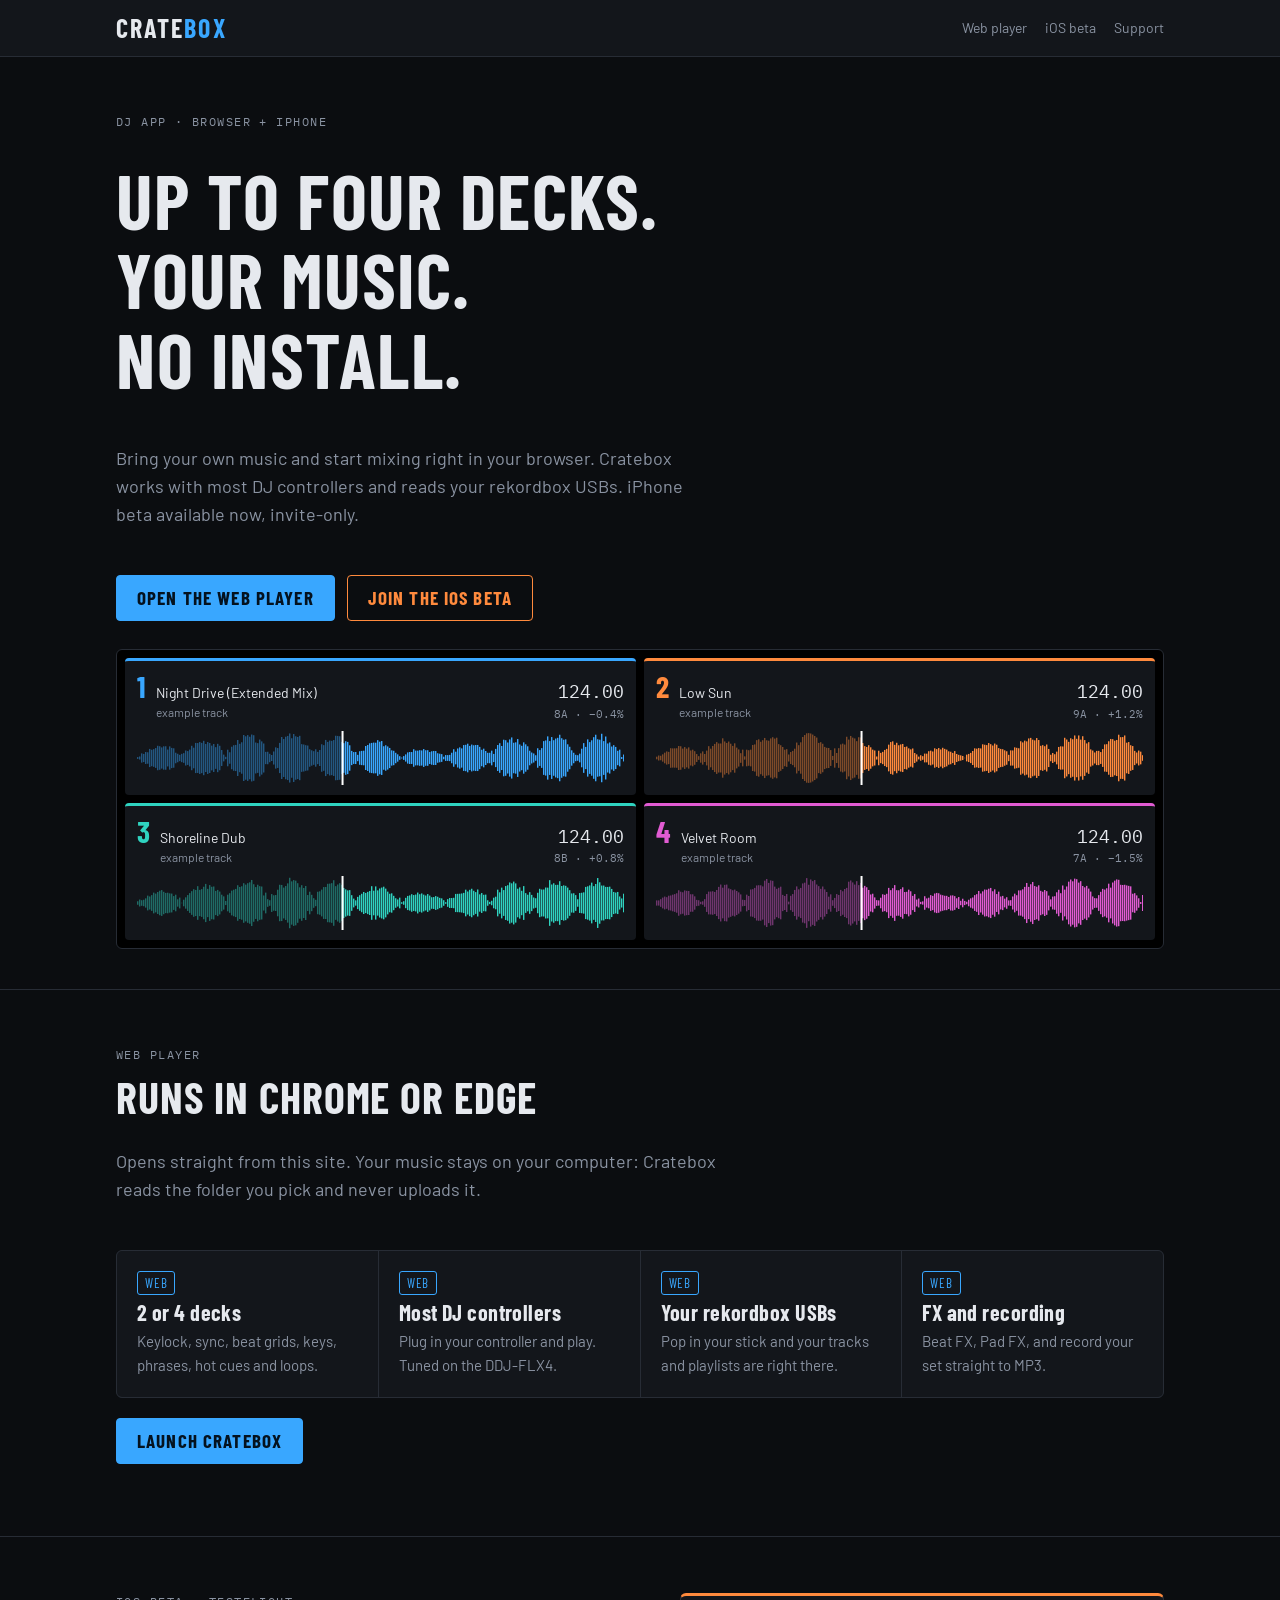
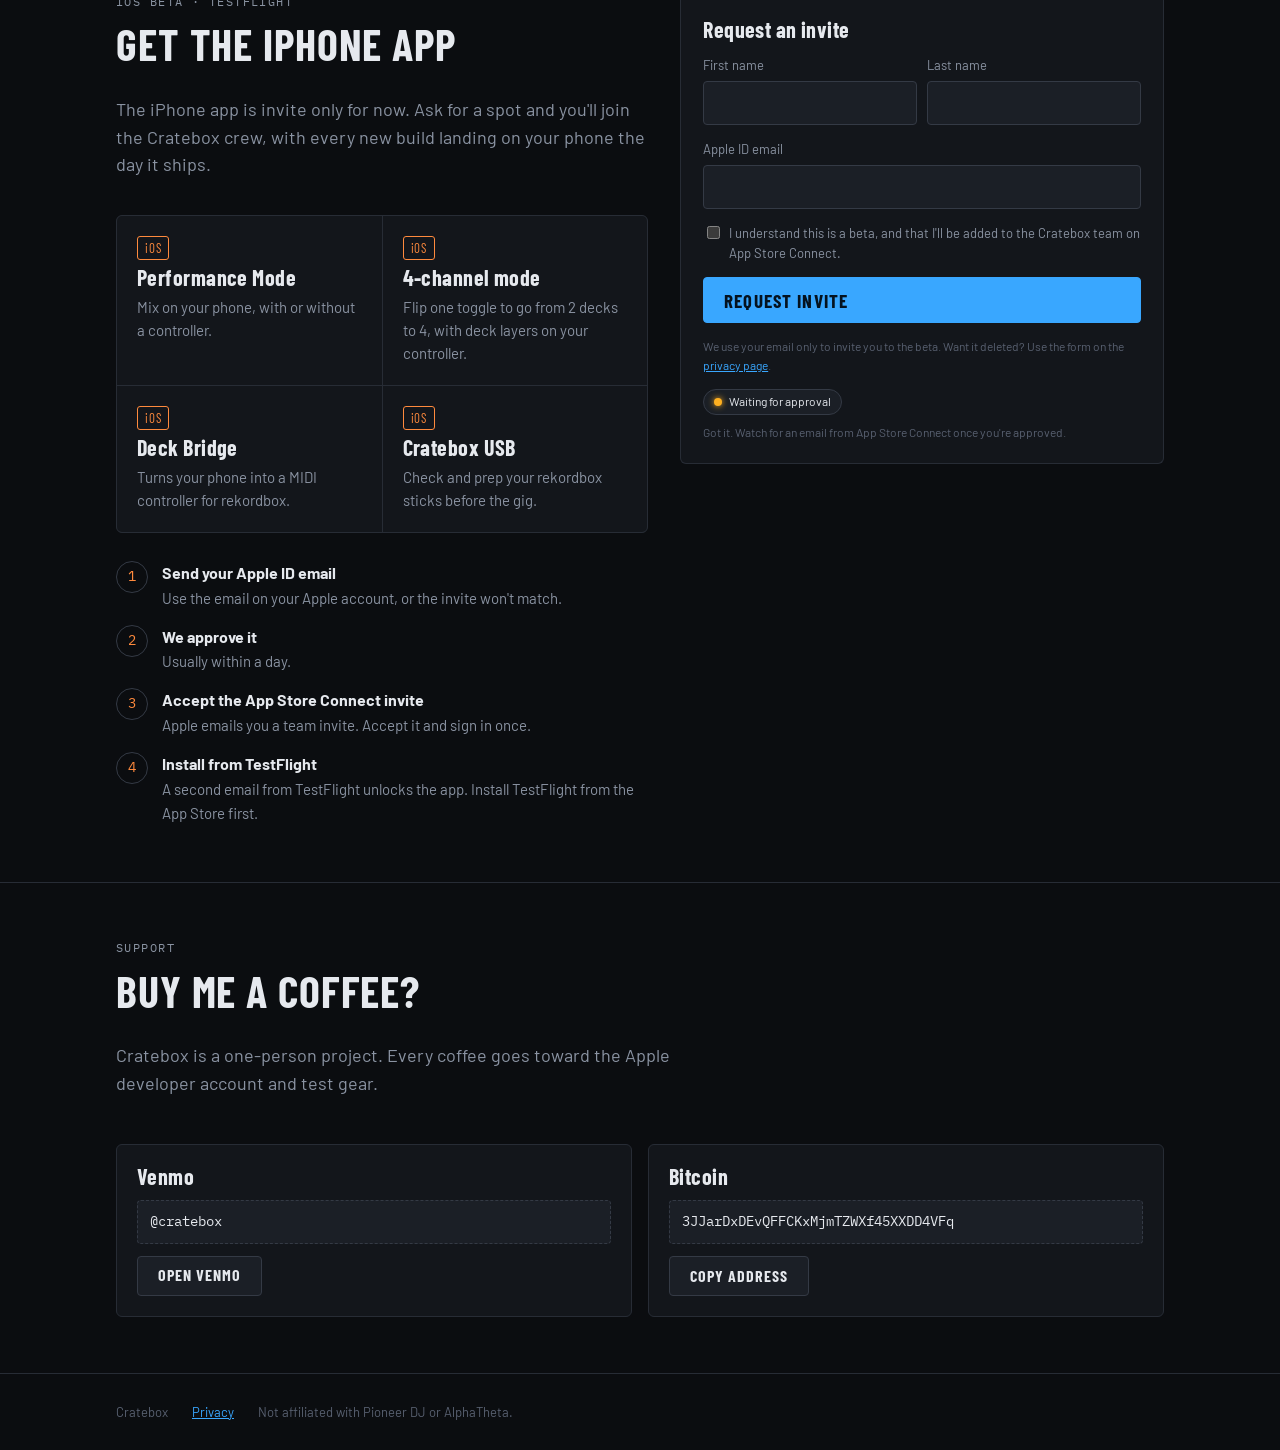
==== site/public/index.html @ 4086a449 "Website: landing page, privacy page and iOS beta signup on a Cloudflare Worker site/ holds the publi" ====
<!doctype html>
<html lang="en">
<head>
<meta charset="utf-8">
<meta name="viewport" content="width=device-width, initial-scale=1, viewport-fit=cover">
<title>Cratebox</title>
<meta name="description" content="Mix your own music in the browser. Works with most DJ controllers and reads rekordbox USBs. iPhone beta available now, invite-only.">
<meta name="theme-color" content="#0b0d10">
<link rel="icon" href="/player/icon-180.png">
<link rel="apple-touch-icon" href="/player/icon-180.png">
<link rel="stylesheet" href="https://fonts.googleapis.com/css2?family=Barlow+Condensed:wght@500;700&family=Barlow:wght@400;500;600&family=IBM+Plex+Mono:wght@400;500&display=swap">
<style>
/* Layout: one dark column like the app itself; hero is a live two-deck strip, then beta, support, footer. */
:root {
  --bg: #0b0d10; --panel: #13161b; --raise: #1b1f26; --line: #272c35; --line2: #343a45;
  --fg: #e6e9ee; --muted: #8a93a2; --dim: #586070;
  --d0: #39a7ff; --d1: #ff8a3d; --d2: #2fd3c0; --d3: #e15bd2; --ok: #3ddc84; --cue: #ffb020; --hot: #ff3b55;
  --f-disp: "Barlow Condensed", "Arial Narrow", system-ui, sans-serif;
  --f-ui: "Barlow", system-ui, "Segoe UI", sans-serif;
  --f-mono: "IBM Plex Mono", Consolas, monospace;
  color-scheme: dark;
}
* { box-sizing: border-box; }
html { padding-top: env(safe-area-inset-top, 0px); padding-bottom: env(safe-area-inset-bottom, 0px); }
body { margin: 0; background: var(--bg); color: var(--fg); font-family: var(--f-ui); font-size: 16px; line-height: 1.55; }
body::before { content: ""; position: fixed; inset: 0 0 auto; height: env(safe-area-inset-top, 0px); z-index: 10; background: var(--panel); }
.wrap { max-width: 1080px; margin: 0 auto; padding-left: max(16px, env(safe-area-inset-left, 0px)); padding-right: max(16px, env(safe-area-inset-right, 0px)); }
a { color: var(--d0); }
:focus-visible { outline: 2px solid var(--d0); outline-offset: 2px; }


header { position: sticky; top: env(safe-area-inset-top, 0px); z-index: 5; background: var(--panel); border-bottom: 1px solid var(--line); }
header .wrap { display: flex; align-items: center; gap: 20px; height: 56px; }
.logo { font-family: var(--f-disp); font-weight: 700; font-size: 26px; letter-spacing: .08em; text-decoration: none; color: var(--fg); }
.logo span { color: var(--d0); }
nav { display: flex; gap: 18px; margin-left: auto; font-size: 14px; }
nav a { color: var(--muted); text-decoration: none; }
nav a:hover { color: var(--fg); }
@media (max-width: 520px) { nav { gap: 12px; font-size: 13px; } }

h1, h2, h3 { font-family: var(--f-disp); font-weight: 700; letter-spacing: .02em; line-height: 1.05; text-wrap: balance; margin: 0; }
h1 { font-size: clamp(42px, 8vw, 76px); text-transform: uppercase; }
h2 { font-size: clamp(30px, 5vw, 44px); text-transform: uppercase; }
h3 { font-size: 22px; }
.eyebrow { font-family: var(--f-mono); font-size: 12px; letter-spacing: .12em; text-transform: uppercase; color: var(--muted); }
.lede { color: var(--muted); max-width: 60ch; font-size: 18px; }

.hero { padding-block: 56px 40px; display: grid; gap: 28px; }
.ctas { display: flex; flex-wrap: wrap; gap: 12px; }
.btn { display: inline-flex; align-items: center; gap: 8px; height: 46px; padding: 0 20px; border-radius: 4px; font-family: var(--f-disp); font-weight: 700; font-size: 19px; letter-spacing: .06em; text-transform: uppercase; text-decoration: none; border: 1px solid var(--line2); background: var(--raise); color: var(--fg); cursor: pointer; }
.btn.primary { background: var(--d0); border-color: var(--d0); color: #04121f; }
.btn.hot { background: transparent; border-color: var(--d1); color: var(--d1); }

/* deck strip: the app's own look, a real-feeling readout */
.decks { display: grid; grid-template-columns: 1fr 1fr; gap: 8px; background: #000; padding: 8px; border-radius: 6px; border: 1px solid var(--line); }
.deck { background: var(--panel); border-top: 3px solid var(--c); border-radius: 4px; padding: 10px 12px; display: grid; gap: 8px; min-width: 0; }
.deck .top { display: flex; align-items: baseline; gap: 10px; min-width: 0; }
.dnum { font-family: var(--f-disp); font-weight: 700; font-size: 30px; color: var(--c); line-height: 1; }
.dtitle { min-width: 0; flex: 1; font-size: 14px; white-space: nowrap; overflow: hidden; text-overflow: ellipsis; }
.dtitle span { display: block; color: var(--muted); font-size: 12px; }
.dbpm { font-family: var(--f-mono); font-size: 18px; text-align: right; font-variant-numeric: tabular-nums; }
.dbpm span { display: block; font-size: 11px; color: var(--muted); }
.deck canvas { width: 100%; height: 54px; display: block; }
@media (max-width: 640px) { .decks { grid-template-columns: 1fr; } }

section { scroll-margin-top: 56px; padding-block: 56px; border-top: 1px solid var(--line); }
.sec-head { display: grid; gap: 10px; margin-bottom: 28px; }

.feats { display: grid; grid-template-columns: repeat(auto-fit, minmax(230px, 1fr)); gap: 1px; background: var(--line); border: 1px solid var(--line); border-radius: 6px; overflow: hidden; }
.feat { background: var(--panel); padding: 20px; display: grid; gap: 6px; align-content: start; }
.feat p { margin: 0; color: var(--muted); font-size: 15px; }
.tag { justify-self: start; font-family: var(--f-disp); font-size: 13px; letter-spacing: .06em; padding: 1px 7px; border-radius: 3px; border: 1px solid var(--line2); color: var(--muted); }
.tag.web { color: var(--d0); border-color: var(--d0); }
.tag.ios { color: var(--d1); border-color: var(--d1); }

.beta { display: grid; grid-template-columns: minmax(0, 1.1fr) minmax(0, 1fr); gap: 32px; align-items: start; }
@media (max-width: 800px) { .beta { grid-template-columns: 1fr; } }
.steps { list-style: none; margin: 0; padding: 0; display: grid; gap: 14px; counter-reset: s; }
.steps li { display: grid; grid-template-columns: 34px 1fr; gap: 12px; counter-increment: s; }
.steps li::before { content: counter(s); font-family: var(--f-mono); font-size: 14px; width: 30px; height: 30px; border-radius: 50%; border: 1px solid var(--line2); display: grid; place-items: center; color: var(--d1); }
.steps b { display: block; }
.steps span { color: var(--muted); font-size: 15px; }

form.card { background: var(--panel); border: 1px solid var(--line); border-top: 3px solid var(--d1); border-radius: 6px; padding: 22px; display: grid; gap: 14px; }
label { font-size: 13px; color: var(--muted); display: grid; gap: 6px; }
input[type=text], input[type=email] { height: 44px; padding: 0 12px; background: var(--raise); border: 1px solid var(--line2); border-radius: 4px; color: var(--fg); font: inherit; }
.row2 { display: grid; grid-template-columns: 1fr 1fr; gap: 10px; }
@media (max-width: 420px) { .row2 { grid-template-columns: 1fr; } }
.check { grid-template-columns: 20px 1fr; align-items: start; color: var(--muted); font-size: 13px; }
.check input { margin-top: 3px; }
.fine { font-size: 12px; color: var(--dim); margin: 0; }
.err { margin: 0; font-size: 14px; color: var(--hot); }
.hp { position: absolute; left: -9999px; width: 1px; height: 1px; overflow: hidden; }
.done { display: grid; gap: 8px; }
.done .pill { justify-self: start; display: inline-flex; align-items: center; gap: 7px; height: 26px; padding: 0 10px; border-radius: 13px; border: 1px solid var(--line2); background: var(--raise); font-size: 12px; }
.done .pill i { width: 8px; height: 8px; border-radius: 50%; background: var(--cue); box-shadow: 0 0 6px var(--cue); }

.support { display: grid; grid-template-columns: repeat(auto-fit, minmax(280px, 1fr)); gap: 16px; }
.pay { background: var(--panel); border: 1px solid var(--line); border-radius: 6px; padding: 20px; display: grid; gap: 12px; align-content: start; }
.addr { font-family: var(--f-mono); font-size: 14px; background: var(--raise); border: 1px dashed var(--line2); border-radius: 4px; padding: 10px 12px; overflow-wrap: anywhere; color: var(--muted); }
.pay .btn { height: 40px; font-size: 16px; justify-self: start; }


footer { border-top: 1px solid var(--line); padding-block: 28px; color: var(--dim); font-size: 13px; }
footer .wrap { display: flex; flex-wrap: wrap; gap: 8px 24px; }
@media (prefers-reduced-motion: reduce) { * { animation: none !important; } }
</style>
</head>
<body>

<header><div class="wrap">
  <a class="logo" href="#top">CRATE<span>BOX</span></a>
  <nav><a href="#player">Web player</a><a href="#beta">iOS beta</a><a href="#support">Support</a></nav>
</div></header>

<main id="top">
  <div class="wrap hero">
    <div class="eyebrow">DJ app · browser + iPhone</div>
    <h1>Up to four decks.<br>Your music.<br>No install.</h1>
    <p class="lede">Bring your own music and start mixing right in your browser. Cratebox works with most DJ controllers and reads your rekordbox USBs. iPhone beta available now, invite-only.</p>
    <div class="ctas">
      <a class="btn primary" href="/player/cratebox.html">Open the web player</a>
      <a class="btn hot" href="#beta">Join the iOS beta</a>
    </div>
    <div class="decks" aria-label="Example deck readout">
      <div class="deck" style="--c: var(--d0)">
        <div class="top"><div class="dnum">1</div><div class="dtitle">Night Drive (Extended Mix)<span>example track</span></div><div class="dbpm">124.00<span>8A · −0.4%</span></div></div>
        <canvas data-c="#39a7ff" data-seed="3"></canvas>
      </div>
      <div class="deck" style="--c: var(--d1)">
        <div class="top"><div class="dnum">2</div><div class="dtitle">Low Sun<span>example track</span></div><div class="dbpm">124.00<span>9A · +1.2%</span></div></div>
        <canvas data-c="#ff8a3d" data-seed="7"></canvas>
      </div>
      <div class="deck" style="--c: var(--d2)">
        <div class="top"><div class="dnum">3</div><div class="dtitle">Shoreline Dub<span>example track</span></div><div class="dbpm">124.00<span>8B · +0.8%</span></div></div>
        <canvas data-c="#2fd3c0" data-seed="11"></canvas>
      </div>
      <div class="deck" style="--c: var(--d3)">
        <div class="top"><div class="dnum">4</div><div class="dtitle">Velvet Room<span>example track</span></div><div class="dbpm">124.00<span>7A · −1.5%</span></div></div>
        <canvas data-c="#e15bd2" data-seed="19"></canvas>
      </div>
    </div>
  </div>

  <section id="player"><div class="wrap">
    <div class="sec-head">
      <div class="eyebrow">Web player</div>
      <h2>Runs in Chrome or Edge</h2>
      <p class="lede">Opens straight from this site. Your music stays on your computer: Cratebox reads the folder you pick and never uploads it.</p>
    </div>
    <div class="feats">
      <div class="feat"><span class="tag web">WEB</span><h3>2 or 4 decks</h3><p>Keylock, sync, beat grids, keys, phrases, hot cues and loops.</p></div>
      <div class="feat"><span class="tag web">WEB</span><h3>Most DJ controllers</h3><p>Plug in your controller and play. Tuned on the DDJ-FLX4.</p></div>
      <div class="feat"><span class="tag web">WEB</span><h3>Your rekordbox USBs</h3><p>Pop in your stick and your tracks and playlists are right there.</p></div>
      <div class="feat"><span class="tag web">WEB</span><h3>FX and recording</h3><p>Beat FX, Pad FX, and record your set straight to MP3.</p></div>
    </div>
    <p style="margin-top:20px"><a class="btn primary" href="/player/cratebox.html">Launch Cratebox</a></p>
  </div></section>

  <section id="beta"><div class="wrap beta">
    <div class="sec-head" style="margin:0">
      <div class="eyebrow">iOS beta · TestFlight</div>
      <h2>Get the iPhone app</h2>
      <p class="lede">The iPhone app is invite only for now. Ask for a spot and you'll join the Cratebox crew, with every new build landing on your phone the day it ships.</p>
      <div class="feats" style="margin-block:8px 18px; grid-template-columns: repeat(auto-fit, minmax(200px, 1fr))">
        <div class="feat"><span class="tag ios">iOS</span><h3>Performance Mode</h3><p>Mix on your phone, with or without a controller.</p></div>
        <div class="feat"><span class="tag ios">iOS</span><h3>4-channel mode</h3><p>Flip one toggle to go from 2 decks to 4, with deck layers on your controller.</p></div>
        <div class="feat"><span class="tag ios">iOS</span><h3>Deck Bridge</h3><p>Turns your phone into a MIDI controller for rekordbox.</p></div>
        <div class="feat"><span class="tag ios">iOS</span><h3>Cratebox USB</h3><p>Check and prep your rekordbox sticks before the gig.</p></div>
      </div>
      <ol class="steps">
        <li><div><b>Send your Apple ID email</b><span>Use the email on your Apple account, or the invite won't match.</span></div></li>
        <li><div><b>We approve it</b><span>Usually within a day.</span></div></li>
        <li><div><b>Accept the App Store Connect invite</b><span>Apple emails you a team invite. Accept it and sign in once.</span></div></li>
        <li><div><b>Install from TestFlight</b><span>A second email from TestFlight unlocks the app. Install TestFlight from the App Store first.</span></div></li>
      </ol>
    </div>
    <form class="card" id="f" novalidate>
      <h3>Request an invite</h3>
      <div class="row2">
        <label for="fn">First name<input id="fn" type="text" autocomplete="given-name" name="first" required></label>
        <label for="ln">Last name<input id="ln" type="text" autocomplete="family-name" name="last" required></label>
      </div>
      <label for="em">Apple ID email<input id="em" type="email" autocomplete="email" name="email" required></label>
      <label class="check" for="ok"><input id="ok" name="consent" type="checkbox" required><span>I understand this is a beta, and that I'll be added to the Cratebox team on App Store Connect.</span></label>
      <label class="hp" aria-hidden="true">Leave this empty<input id="web" name="website" type="text" tabindex="-1" autocomplete="off"></label>
      <button class="btn primary" type="submit" id="go">Request invite</button>
      <p class="err" id="err" role="alert" hidden></p>
      <p class="fine">We use your email only to invite you to the beta. Want it deleted? Use the form on the <a href="/privacy.html">privacy page</a>.</p>
      <div class="done" id="done" hidden>
        <span class="pill"><i></i>Waiting for approval</span>
        <p class="fine">Got it. Watch for an email from App Store Connect once you're approved.</p>
      </div>
    </form>
  </div></section>

  <section id="support"><div class="wrap">
    <div class="sec-head">
      <div class="eyebrow">Support</div>
      <h2>Buy me a coffee?</h2>
      <p class="lede">Cratebox is a one-person project. Every coffee goes toward the Apple developer account and test gear.</p>
    </div>
    <div class="support">
      <div class="pay"><h3>Venmo</h3><div class="addr" style="color:var(--fg)">@cratebox</div><a class="btn" href="https://venmo.com/u/cratebox" target="_blank" rel="noopener">Open Venmo</a></div>
      <div class="pay"><h3>Bitcoin</h3><div class="addr" id="btc" style="color:var(--fg)">3JJarDxDEvQFFCKxMjmTZWXf45XXDD4VFq</div><button class="btn" type="button" id="cp">Copy address</button></div>
    </div>
  </div></section>
</main>

<footer><div class="wrap"><span>Cratebox</span><a href="/privacy.html">Privacy</a><span>Not affiliated with Pioneer DJ or AlphaTheta.</span></div></footer>

<script>
// Pre-rendered waveform look, same idea as the app's strips: seeded so it's stable across reloads.
document.querySelectorAll('.deck canvas').forEach(cv => {
  const r = cv.getBoundingClientRect(), dpr = devicePixelRatio || 1;
  cv.width = r.width * dpr; cv.height = r.height * dpr;
  const g = cv.getContext('2d'), w = cv.width, h = cv.height, mid = h / 2;
  let s = +cv.dataset.seed; const rnd = () => (s = (s * 9301 + 49297) % 233280) / 233280;
  g.fillStyle = cv.dataset.c;
  for (let x = 0; x < w; x += 2 * dpr) {
    const beat = Math.abs(Math.sin(x / (14 * dpr))), env = .35 + .65 * Math.abs(Math.sin(x / w * 5.2));
    const a = (beat * .7 + rnd() * .3) * env * mid * .95;
    g.globalAlpha = x < w * .42 ? .45 : 1; g.fillRect(x, mid - a, dpr * 1.4, a * 2);
  }
  g.globalAlpha = 1; g.fillStyle = '#fff'; g.fillRect(w * .42, 0, dpr * 2, h);
});
// Signup goes to the Worker; it stores the request and asks for approval. The Apple invite comes later.
const f = document.getElementById('f'), go = document.getElementById('go'), err = document.getElementById('err');
f.addEventListener('submit', async e => {
  e.preventDefault(); err.hidden = true;
  if (!f.reportValidity()) return;
  go.disabled = true; go.textContent = 'Sending…';
  try {
    const r = await fetch('/api/signup', { method: 'POST', headers: { 'content-type': 'application/json' }, body: JSON.stringify(Object.fromEntries(new FormData(f))) });
    const j = await r.json().catch(() => ({}));
    if (!r.ok) throw new Error(j.error || 'Something went wrong. Try again in a minute.');
    f.querySelectorAll('input, button').forEach(el => el.disabled = true);
    go.textContent = 'Requested'; document.getElementById('done').hidden = false;
  } catch (x) { err.textContent = x.message; err.hidden = false; go.disabled = false; go.textContent = 'Request invite'; }
});
// Copy the BTC address; if the clipboard is refused, select it so a long-press/Ctrl+C still works.
document.getElementById('cp').addEventListener('click', e => {
  const b = e.target, t = document.getElementById('btc');
  navigator.clipboard.writeText(t.textContent).then(() => { b.textContent = 'Copied'; }, () => {
    const r = document.createRange(); r.selectNodeContents(t); const s = getSelection(); s.removeAllRanges(); s.addRange(r);
    b.textContent = 'Selected, copy it';
  });
});
</script>
</body>
</html>
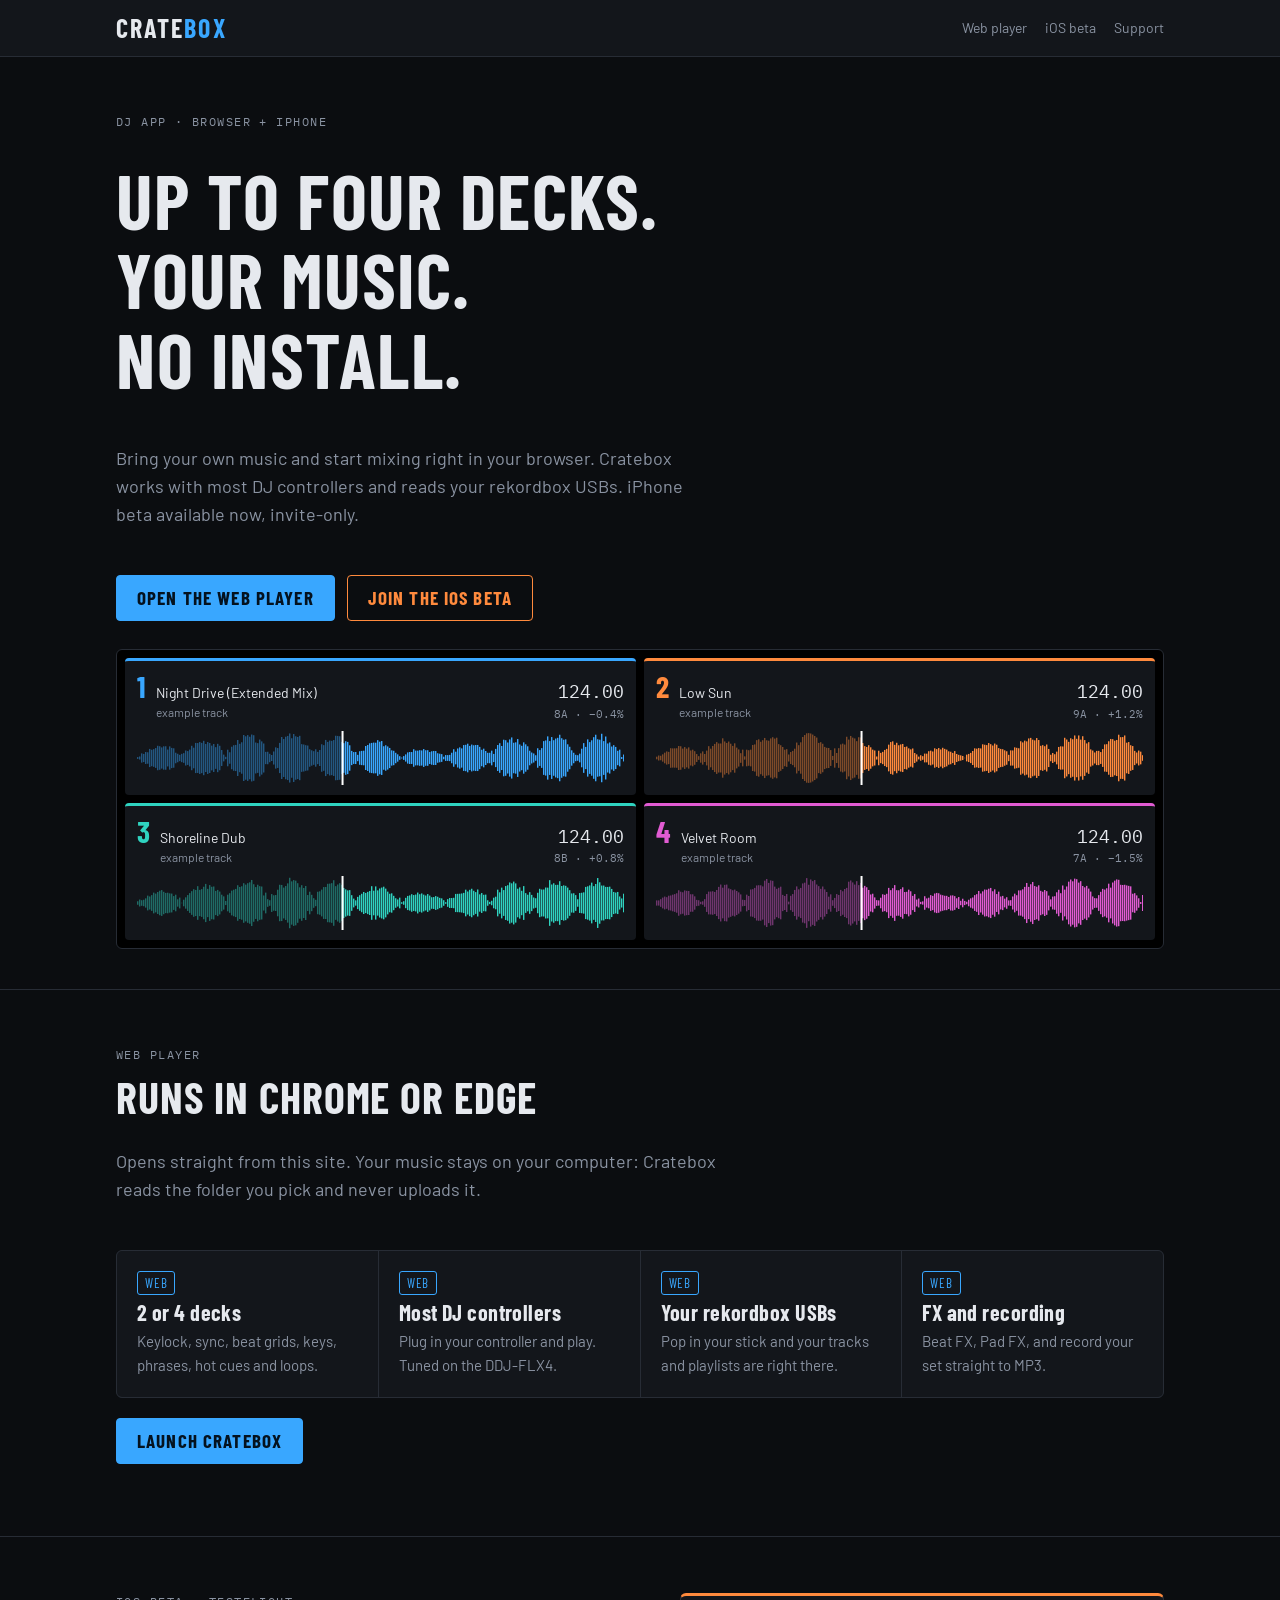
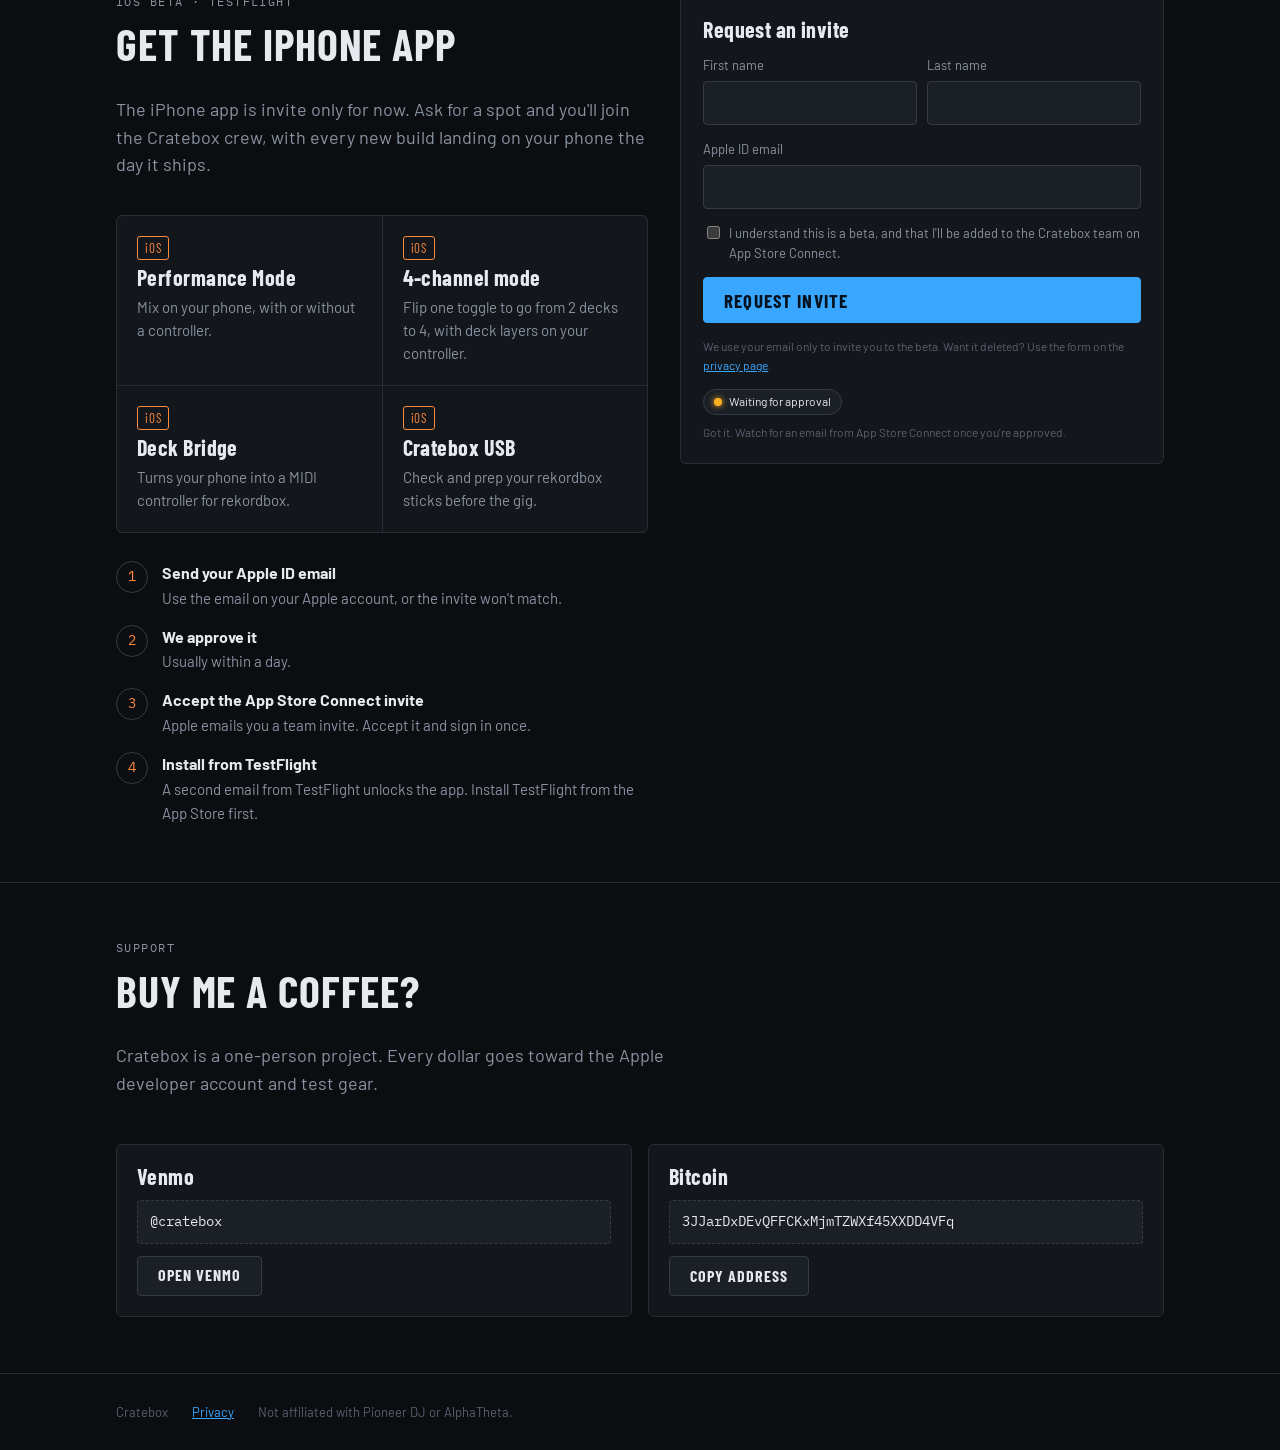
==== commit 84aedf30: "Website: owner status page for diagnosing email/App Store Connect setup; 'Every dollar' support copy" ====
--- a/site/public/index.html
+++ b/site/public/index.html
@@ -198,7 +198,7 @@
     <div class="sec-head">
       <div class="eyebrow">Support</div>
       <h2>Buy me a coffee?</h2>
-      <p class="lede">Cratebox is a one-person project. Every coffee goes toward the Apple developer account and test gear.</p>
+      <p class="lede">Cratebox is a one-person project. Every dollar goes toward the Apple developer account and test gear.</p>
     </div>
     <div class="support">
       <div class="pay"><h3>Venmo</h3><div class="addr" style="color:var(--fg)">@cratebox</div><a class="btn" href="https://venmo.com/u/cratebox" target="_blank" rel="noopener">Open Venmo</a></div>
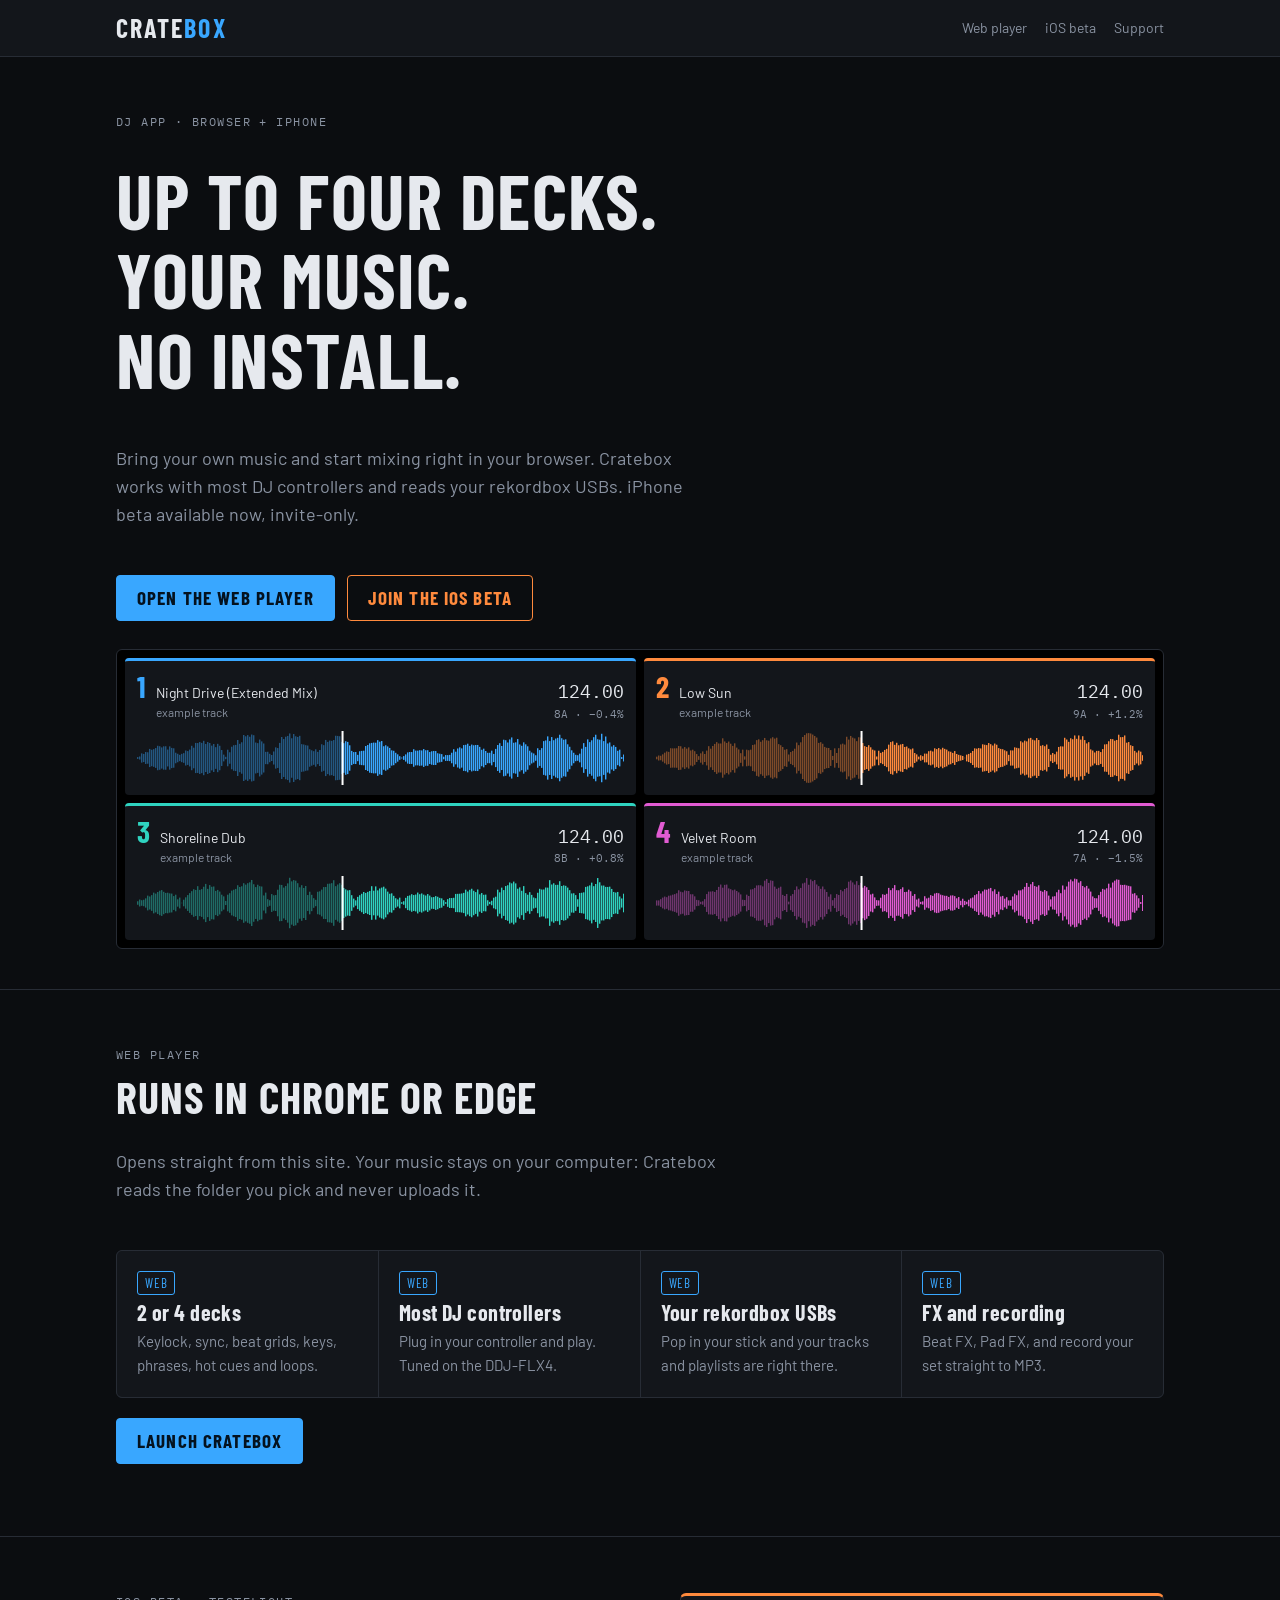
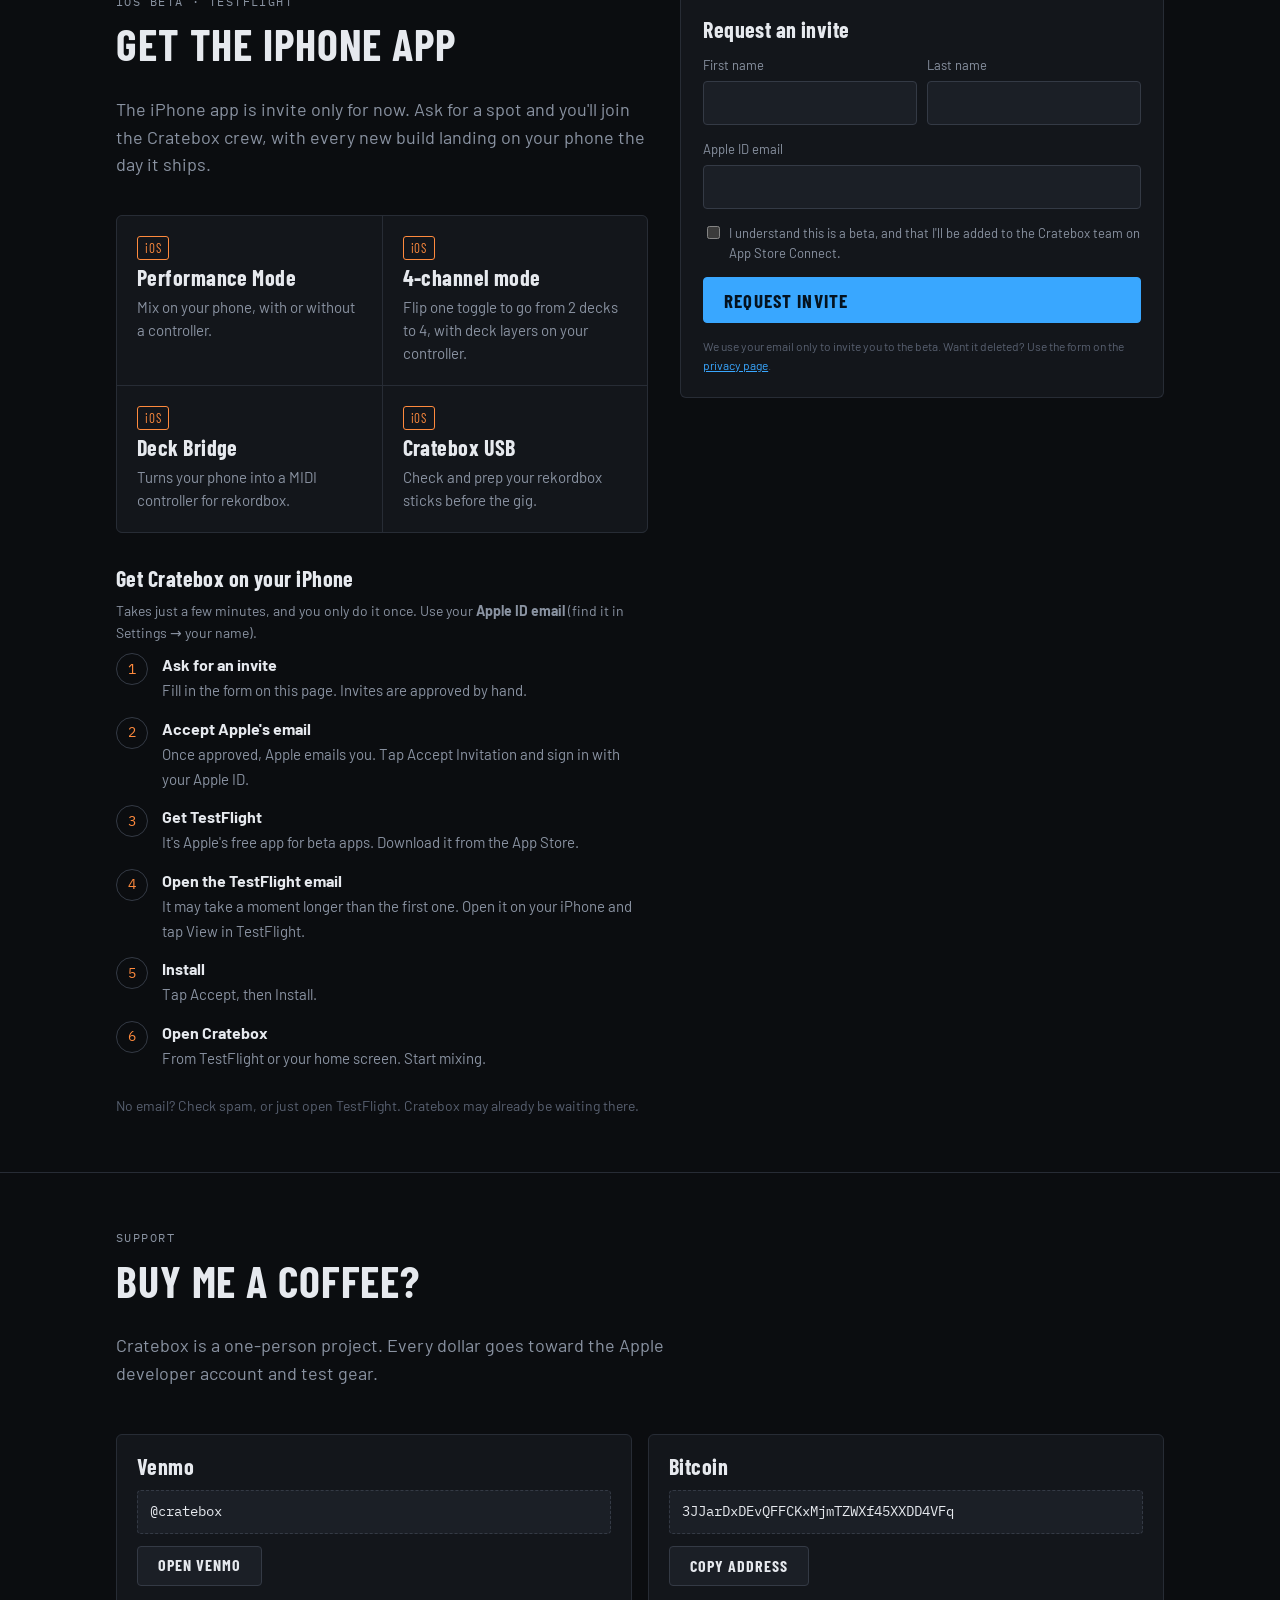
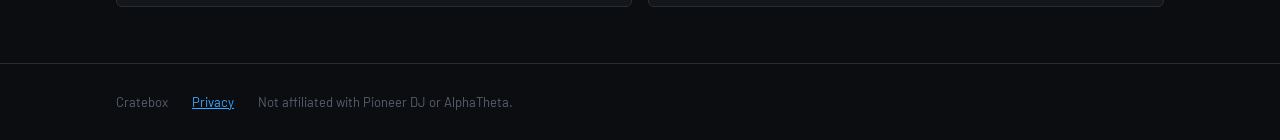
==== commit 16572f8d: "Site: step-by-step iPhone install guide; keep hidden form states hidden The beta section's four step" ====
--- a/site/public/index.html
+++ b/site/public/index.html
@@ -21,6 +21,7 @@
   color-scheme: dark;
 }
 * { box-sizing: border-box; }
+[hidden] { display: none !important; }
 html { padding-top: env(safe-area-inset-top, 0px); padding-bottom: env(safe-area-inset-bottom, 0px); }
 body { margin: 0; background: var(--bg); color: var(--fg); font-family: var(--f-ui); font-size: 16px; line-height: 1.55; }
 body::before { content: ""; position: fixed; inset: 0 0 auto; height: env(safe-area-inset-top, 0px); z-index: 10; background: var(--panel); }
@@ -168,12 +169,17 @@
         <div class="feat"><span class="tag ios">iOS</span><h3>Deck Bridge</h3><p>Turns your phone into a MIDI controller for rekordbox.</p></div>
         <div class="feat"><span class="tag ios">iOS</span><h3>Cratebox USB</h3><p>Check and prep your rekordbox sticks before the gig.</p></div>
       </div>
+      <h3 style="margin-top:6px">Get Cratebox on your iPhone</h3>
+      <p class="fine" style="font-size:14px;color:var(--muted)">Takes just a few minutes, and you only do it once. Use your <b>Apple ID email</b> (find it in Settings → your name).</p>
       <ol class="steps">
-        <li><div><b>Send your Apple ID email</b><span>Use the email on your Apple account, or the invite won't match.</span></div></li>
-        <li><div><b>We approve it</b><span>Usually within a day.</span></div></li>
-        <li><div><b>Accept the App Store Connect invite</b><span>Apple emails you a team invite. Accept it and sign in once.</span></div></li>
-        <li><div><b>Install from TestFlight</b><span>A second email from TestFlight unlocks the app. Install TestFlight from the App Store first.</span></div></li>
+        <li><div><b>Ask for an invite</b><span>Fill in the form on this page. Invites are approved by hand.</span></div></li>
+        <li><div><b>Accept Apple's email</b><span>Once approved, Apple emails you. Tap Accept Invitation and sign in with your Apple ID.</span></div></li>
+        <li><div><b>Get TestFlight</b><span>It's Apple's free app for beta apps. Download it from the App Store.</span></div></li>
+        <li><div><b>Open the TestFlight email</b><span>It may take a moment longer than the first one. Open it on your iPhone and tap View in TestFlight.</span></div></li>
+        <li><div><b>Install</b><span>Tap Accept, then Install.</span></div></li>
+        <li><div><b>Open Cratebox</b><span>From TestFlight or your home screen. Start mixing.</span></div></li>
       </ol>
+      <p class="fine" style="font-size:14px;margin-top:14px">No email? Check spam, or just open TestFlight. Cratebox may already be waiting there.</p>
     </div>
     <form class="card" id="f" novalidate>
       <h3>Request an invite</h3>
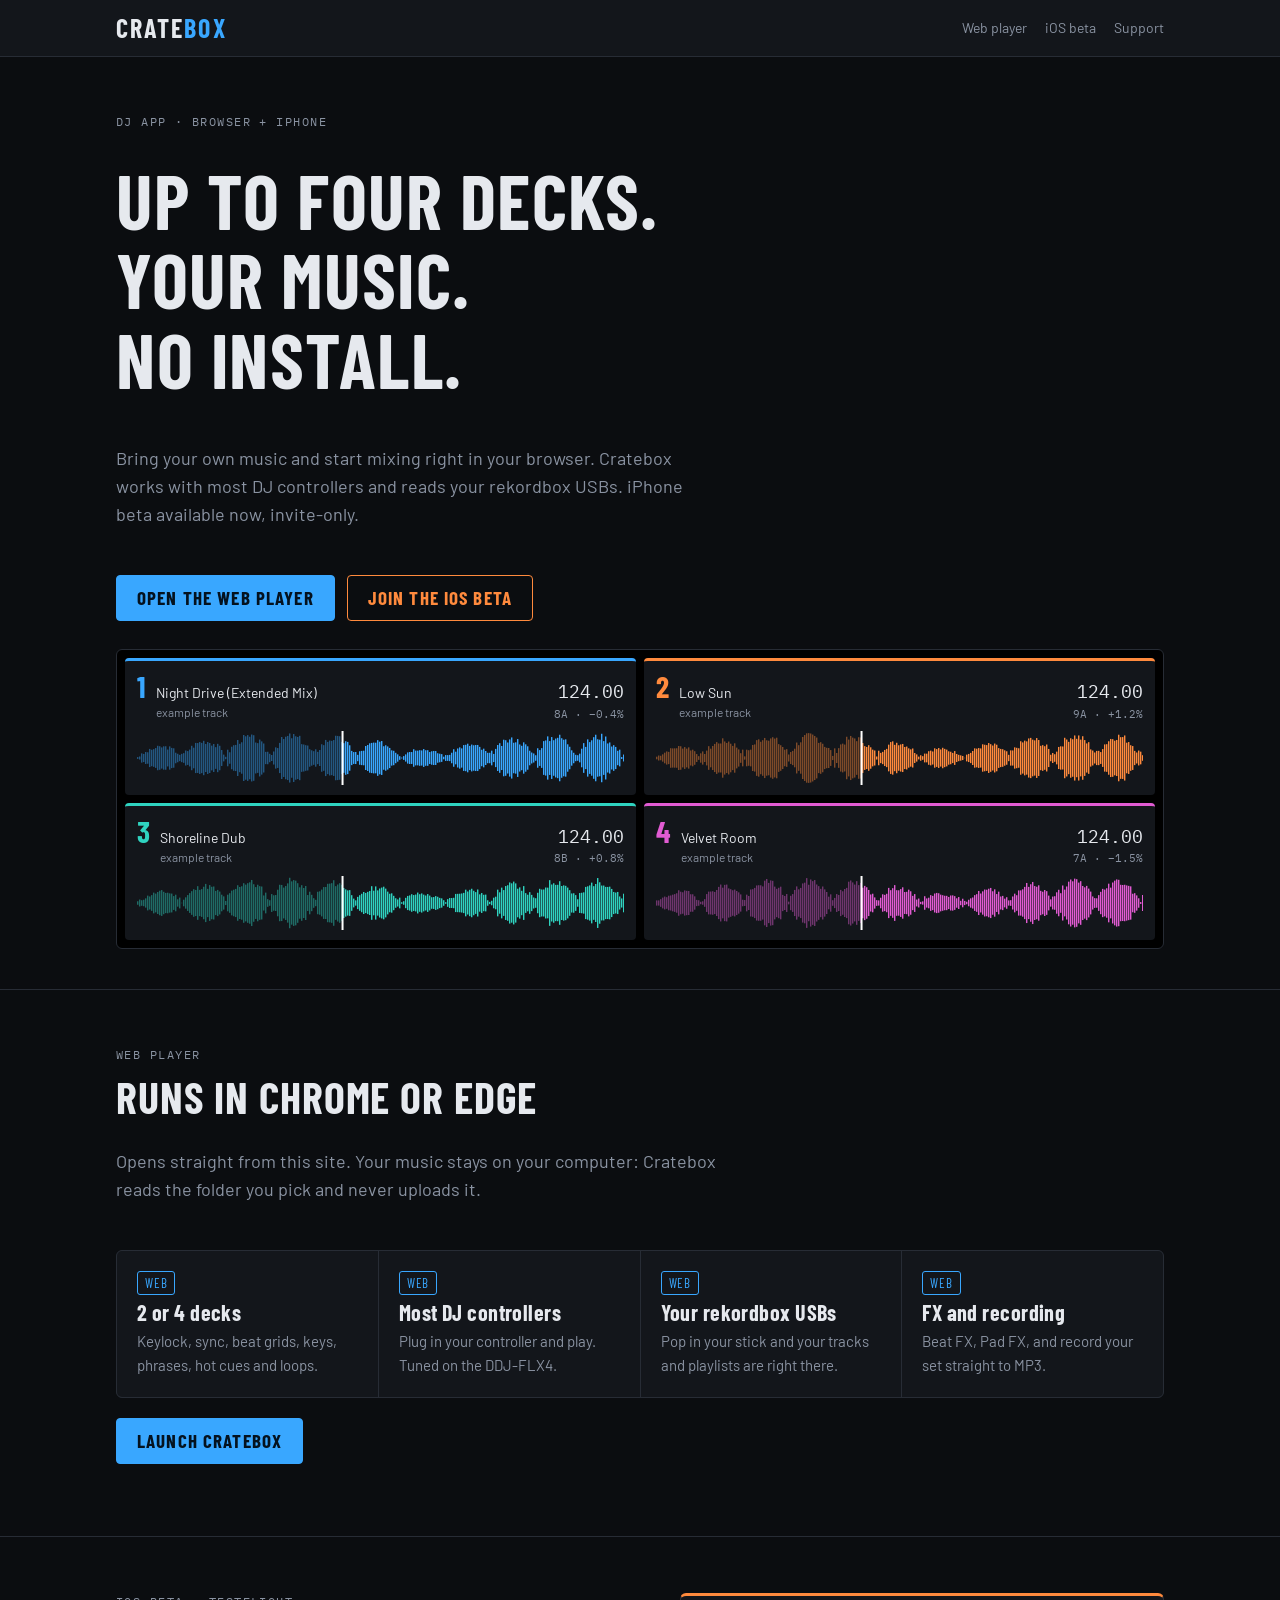
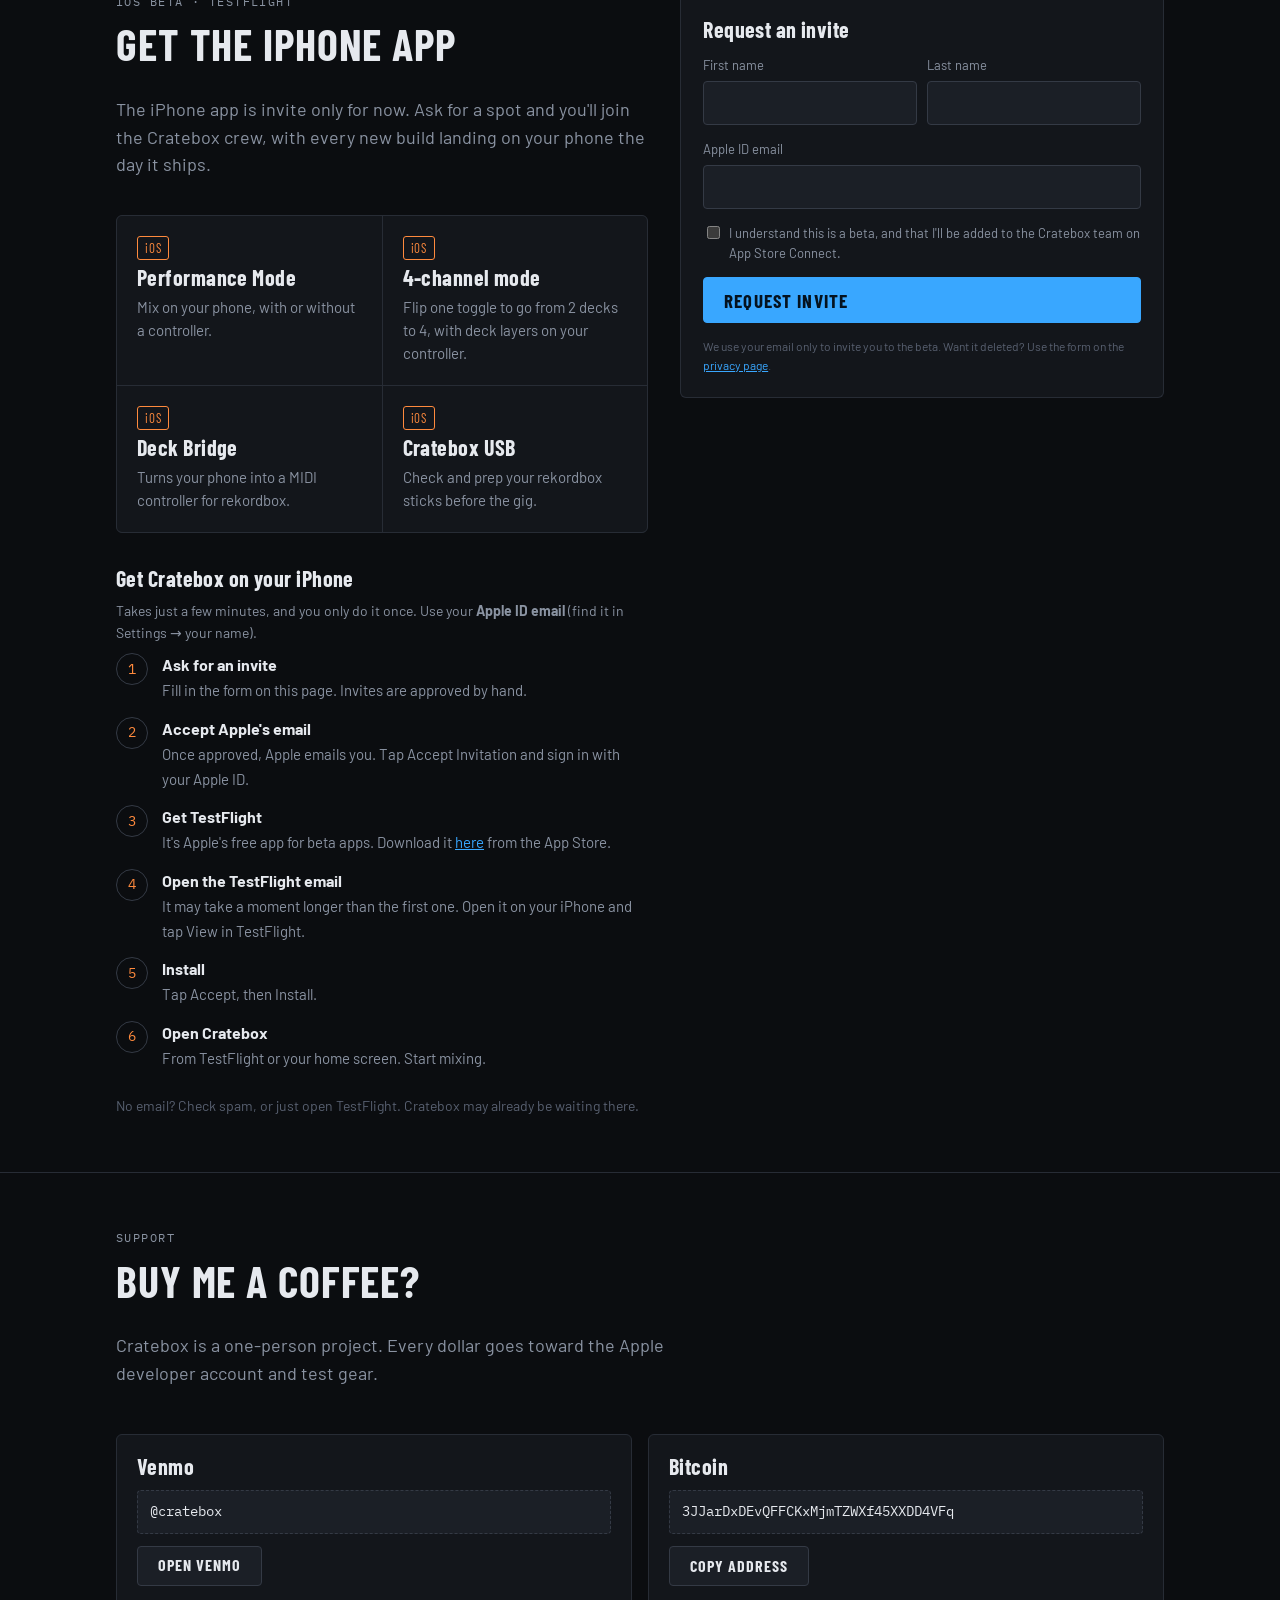
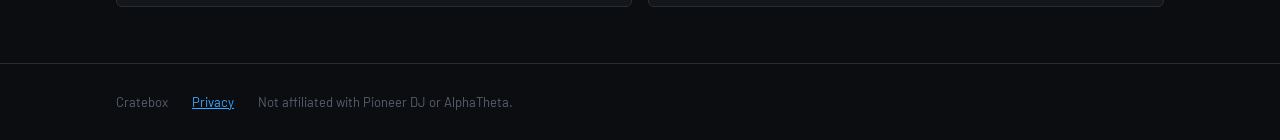
==== commit ef9c30b1: "Site: link TestFlight's App Store page in the install guide Co-Authored-By: Claude Opus 5.5 (1M cont" ====
--- a/site/public/index.html
+++ b/site/public/index.html
@@ -174,7 +174,7 @@
       <ol class="steps">
         <li><div><b>Ask for an invite</b><span>Fill in the form on this page. Invites are approved by hand.</span></div></li>
         <li><div><b>Accept Apple's email</b><span>Once approved, Apple emails you. Tap Accept Invitation and sign in with your Apple ID.</span></div></li>
-        <li><div><b>Get TestFlight</b><span>It's Apple's free app for beta apps. Download it from the App Store.</span></div></li>
+        <li><div><b>Get TestFlight</b><span>It's Apple's free app for beta apps. Download it <a href="https://apps.apple.com/us/app/testflight/id899247664" target="_blank" rel="noopener">here</a> from the App Store.</span></div></li>
         <li><div><b>Open the TestFlight email</b><span>It may take a moment longer than the first one. Open it on your iPhone and tap View in TestFlight.</span></div></li>
         <li><div><b>Install</b><span>Tap Accept, then Install.</span></div></li>
         <li><div><b>Open Cratebox</b><span>From TestFlight or your home screen. Start mixing.</span></div></li>
